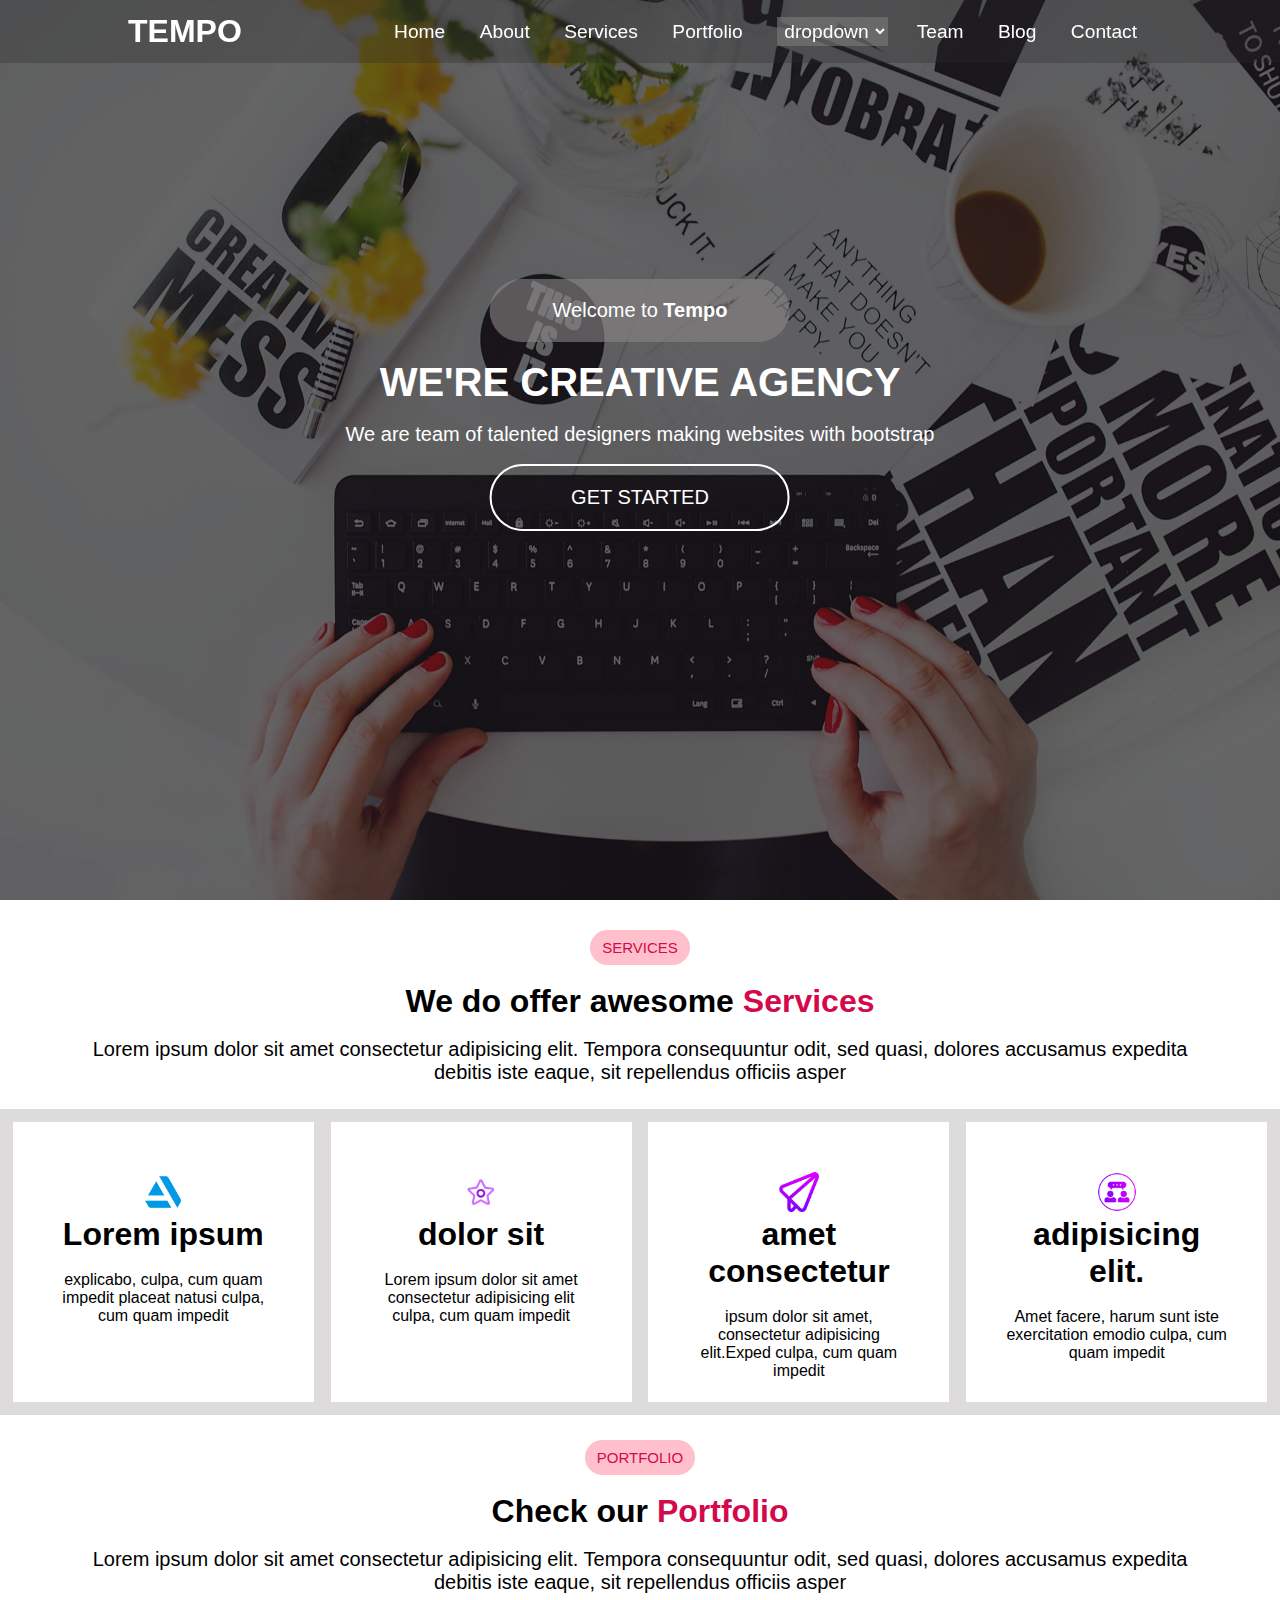
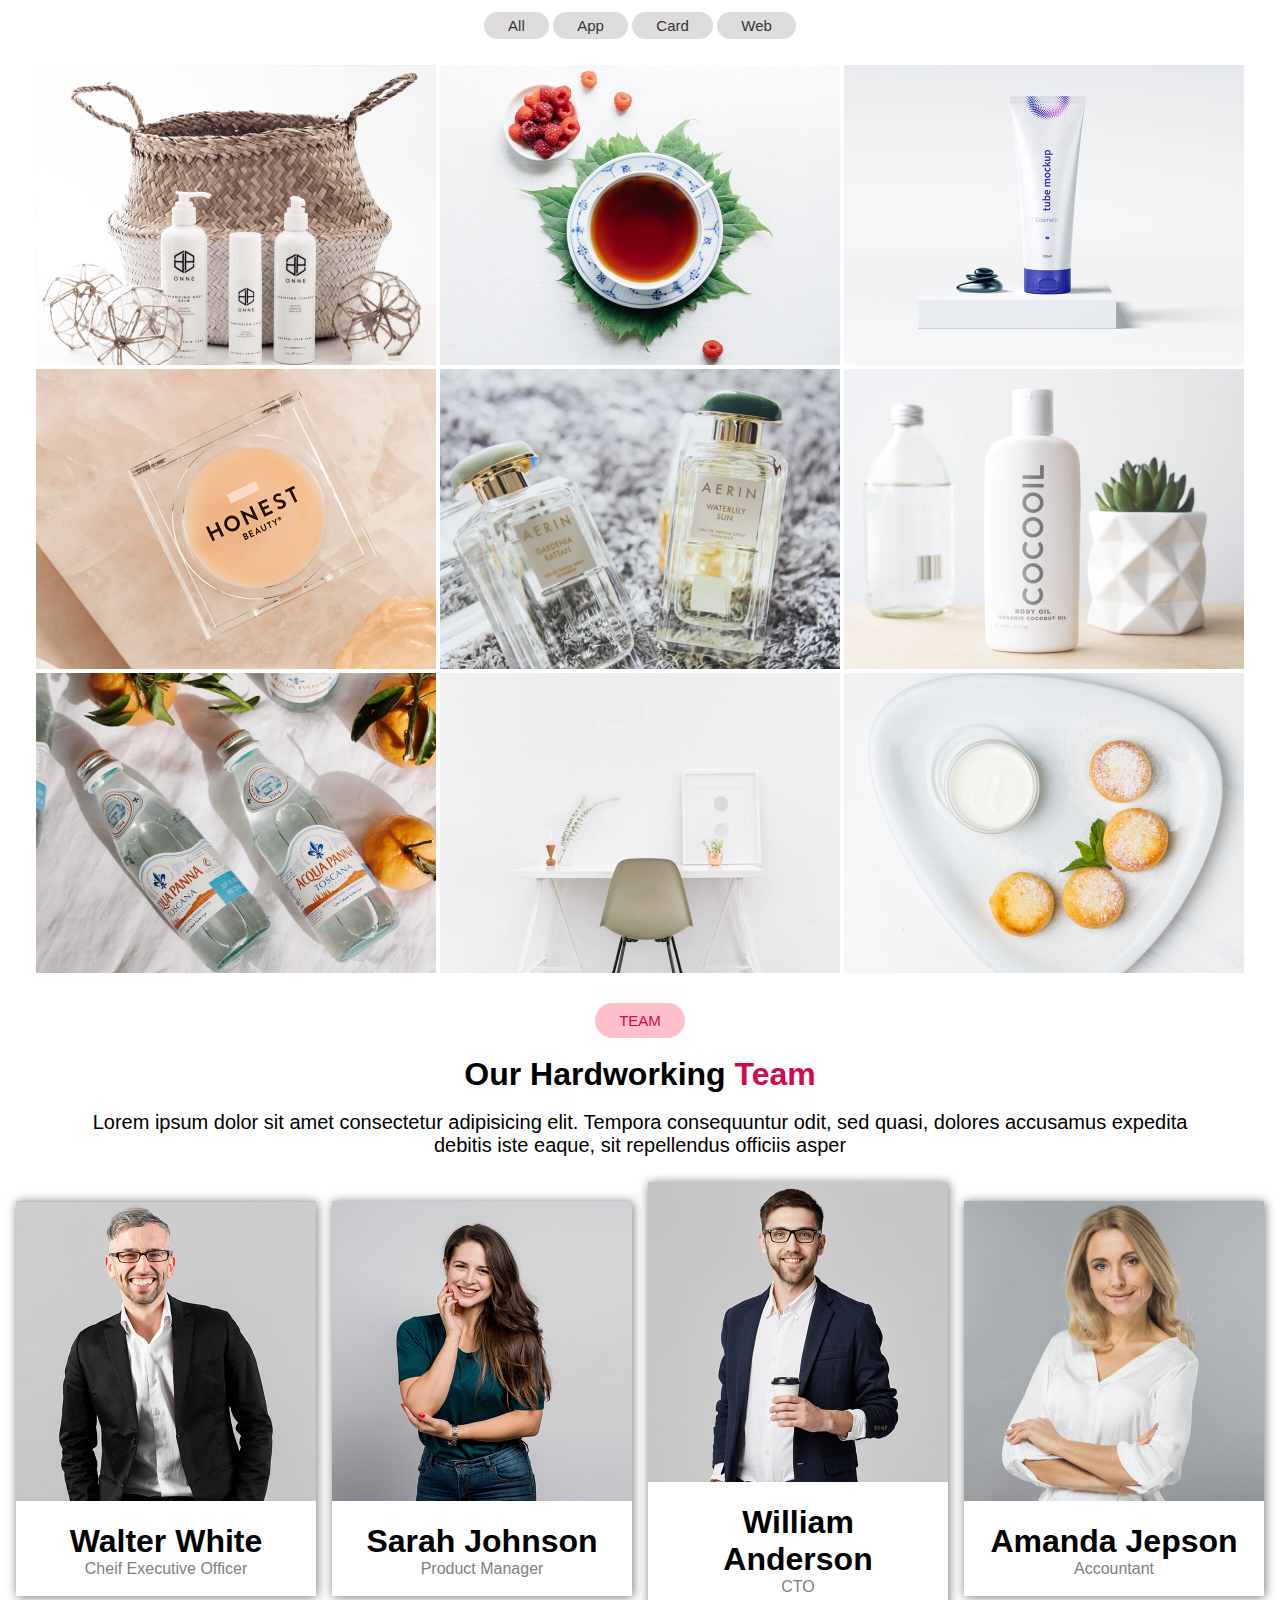
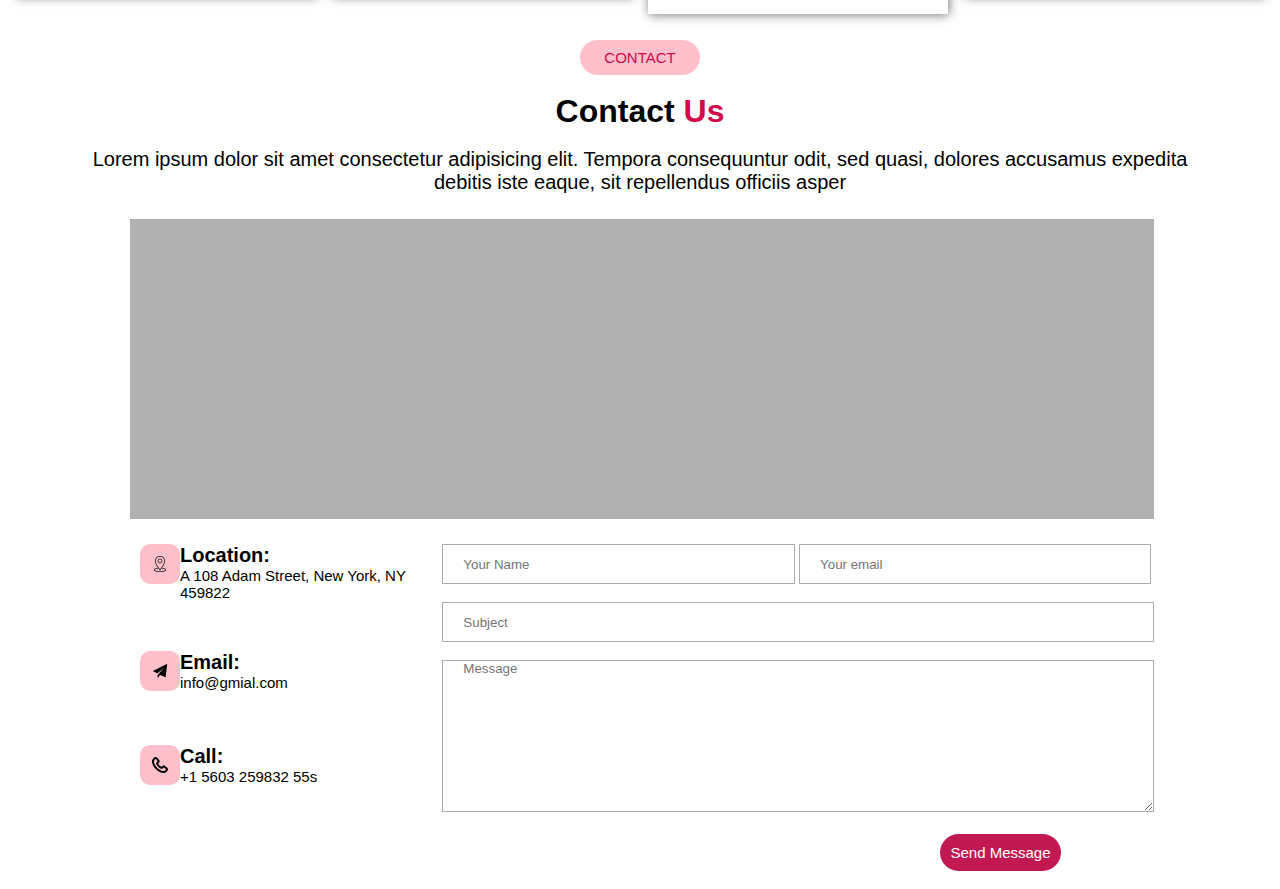
==== index.html @ 0947e630 "index.html" ====
<!DOCTYPE html>
<html lang="en">

<head>
    <meta charset="UTF-8">
    <meta name="viewport" content="width=device-width, initial-scale=1.0">
    <title>TEMPO</title>
    <link rel="stylesheet" href="ademo.css">

</head>

<body>
    <!-- header and navbar -->
    <header class="navheader">
        <div class="navhd">
            <h1>TEMPO</h1>
        </div>
        <nav>
            <ul class="ul">
                <li> <a href="#Home">Home</a></li>
                <li> <a href="#">About</a></li>
                <li> <a href="#section2">Services</a></li>

                <li> <a href="#section3">Portfolio</a></li>
                <li>
                    <select class="drp">
                        <option value=""><a href="#">dropdown</a></option>
                        <option value=""><a href="#">Profile</a></option>
                        <option value=""><a href="#">Projects</a></option>
                        <option value=""><a href="#">Hosting</a></option>
                        <option value=""><a href="#">Spaces</a></option>
                    </select>
                </li>
                <li> <a href="#section4">Team</a></li>
                <li> <a href="#">Blog</a></li>
                <li> <a href="#section5">Contact</a></li>
            </ul>
        </nav>
    </header>
    <main>
        <!-- back ground-image -->
        <div class="bg-img">
            <img src="hero-bg.jpg" alt="error">
        </div>
        <!-- section1 -->
        <section id="section1">
            <div class="title">
                <div>
                    <p class="btn" id="Home">Welcome to <b>Tempo</b></p>
                </div>
                <br>
                <div>
                    <h1>WE'RE CREATIVE AGENCY</h1>
                </div>
                <br>
                <div>
                    <p>We are team of talented designers making websites with bootstrap</p>
                </div><br>
                <div><button type="submit">GET STARTED</button></div>
            </div>
        </section>
        <!-- section2 -->
        <section id="section2">
            <div class="servicepart">
                <div>
                    <button> SERVICES</button>
                </div><br>
                <div>
                    <h1>We do offer awesome <b>Services</b></h1>
                </div><br>
                <div>
                    <p>Lorem ipsum dolor sit amet consectetur adipisicing elit. Tempora consequuntur odit, sed quasi,
                        dolores accusamus expedita debitis iste eaque, sit repellendus officiis asper</p>
                </div>
            </div>
            <!-- section2 4 boxes -->
            <div class="serviceflex">
                <div id="box1">
                    <img src="a1.png" alt="icon">
                    <h1>Lorem ipsum </h1>
                    <br>
                    <p>explicabo, culpa, cum quam impedit placeat natusi culpa, cum quam impedit</p>

                </div>
                <div id="box2">
                    <img src="a2.png" alt="icon">
                    <h1>dolor sit</h1><br>
                    <p>Lorem ipsum dolor sit amet consectetur adipisicing elit culpa, cum quam impedit</p>

                </div>
                <div id="box3">
                    <img src="a3.png" alt="icon">
                    <h1>amet consectetur</h1><br>
                    <p>ipsum dolor sit amet, consectetur adipisicing elit.Exped culpa, cum quam impedit</p>

                </div>
                <div id="box4">
                    <img src="a4.png" alt="icon">
                    <h1>adipisicing elit.</h1><br>
                    <p>Amet facere, harum sunt iste exercitation emodio culpa, cum quam impedit </p>

                </div>
            </div>
        </section>
        <!-- section3 -->
        <section id="section3">
            <div class="portfolio">
                <div class="portfoliobutton">
                    <button> PORTFOLIO</button>
                </div><br>
                <div>
                    <h1>Check our <b>Portfolio</b></h1>
                </div><br>
                <div>
                    <p>Lorem ipsum dolor sit amet consectetur adipisicing elit. Tempora consequuntur odit, sed quasi,
                        dolores accusamus expedita debitis iste eaque, sit repellendus officiis asper</p>
                </div>
                <br>
                <div class="portfolio_a">
                    <a href=""><button>All</button></a>
                    <a href=""><button>App</button></a>
                    <a href=""><button>Card</button></a>
                    <a href=""><button>Web</button></a>
                </div>
            </div>
            <div class="portfimg">
                <div>
                    <img src="portfolio-1.jpg" alt="pic">
                    <img src="portfolio-2.jpg" alt="pic">
                    <img src="portfolio-3.jpg" alt="pic">

                </div>
                <div>
                    <img src="portfolio-4.jpg" alt="pic">
                    <img src="portfolio-5.jpg" alt="pic">
                    <img src="portfolio-6.jpg" alt="pic">
                </div>
                <div>
                    <img src="portfolio-7.jpg" alt="pic">
                    <img src="portfolio-8.jpg" alt="pic">
                    <img src="portfolio-9.jpg" alt="pic">
                </div>
            </div>
        </section>
        <!-- section4 -->
        <section id="section4">
            <div class="teamtext">
                <div>
                    <button> TEAM</button>
                </div><br>
                <div>
                    <h1>Our Hardworking <b>Team</b></h1>
                </div><br>
                <div>
                    <p>Lorem ipsum dolor sit amet consectetur adipisicing elit. Tempora consequuntur odit, sed quasi,
                        dolores accusamus expedita debitis iste eaque, sit repellendus officiis asper</p>
                </div>
            </div>
            <!-- section4 4 team member -->
            <div class="members">
                <div class="t1">
                    <div>
                        <img src="team-1.jpg" alt="team">
                    </div>
                    <div id="t2">
                        <h1>Walter White</h1>
                        <p>Cheif Executive Officer</p>
                    </div>
                </div>
                <div class="t1">
                    <div>
                        <img src="team-2.jpg" alt="team">
                    </div>
                    <div id="t2">
                        <h1>Sarah Johnson</h1>
                        <p>Product Manager</p>
                    </div>
                </div>
                <div class="t1">
                    <div>
                        <img src="team-3.jpg" alt="team">
                    </div>
                    <div id="t2">
                        <h1>William Anderson</h1>
                        <p>CTO</p>
                    </div>
                </div>
                <div class="t1">
                    <div>
                        <img src="team-4.jpg" alt="team">
                    </div>
                    <div id="t2">
                        <h1>Amanda Jepson</h1>
                        <p>Accountant</p>
                    </div>
                </div>
            </div>
        </section>
        <!-- section5 -->
        <section id="section5">
            <div class="contactus">
                <div>
                    <button>CONTACT</button>
                </div><br>
                <div>
                    <h1>Contact <b>Us</b></h1>
                </div><br>
                <div>
                    <p>Lorem ipsum dolor sit amet consectetur adipisicing elit. Tempora consequuntur odit, sed quasi,
                        dolores accusamus expedita debitis iste eaque, sit repellendus officiis asper</p>
                </div>
            </div>
            <div class="loc"></div>
            <!-- section5 form description -->
            <div class="footer">
                <div class="details">
                    <div class="l">
                        <div><img src="loca.png" alt=""></div>
                        <div>
                            <h3> Location:</h3>
                            <p>A 108 Adam Street, New York, NY 459822</p>
                        </div>
                    </div>
                    <br>
                    <div class="l">
                        <div><img src="em.png" alt=""></div>
                        <div>
                            <h3>Email:</h3>
                            <p>info@gmial.com</p>
                        </div>
                    </div>
                    <br>
                    <div class="l">
                        <div><img src="cal.png" alt=""></div>
                        <div>
                            <h3>Call:</h3>
                            <p>+1 5603 259832 55s</p>
                        </div>
                    </div>
                </div>
                <div class="form">
                    <input type="text" name="" id="nm" placeholder="Your Name">
                    <input type="email" name="" id="em" placeholder="Your email"><br><br>
                    <input type="text" name="" id="sb" placeholder="Subject"><br><br>
                    <textarea name="" id="msg" cols="100" rows="10" placeholder="Message"></textarea><br><br>
                    <button type="submit">Send Message</button><br><br>


                </div>

        </section>
    </main>
</body>

</html>
---- ademo.css ----
* {
    font-family:  sans-serif;
    margin: 0px;
    padding: 0px;
    box-sizing: border-box
}

/* header and navbar */
header {
    width: 100%;
    display: flex;
    justify-content: space-between;
    align-items: center;
    background-color: rgba(44, 43, 43, 0.3);
    position: fixed;
    color: white;
    padding: 1% 10%;
}


.navheader {
    z-index: 2;
}

nav h1 {
    font-size: 30px;
}

nav li {
    padding: 0% 15px;
    display: inline-block;
    list-style: none;
}

nav li a {
    text-decoration: none;
    color: white;
    font-size: larger;
}

nav li a:active {
    border-bottom: red;

}

nav li a:hover {
    color: red;
}
.drp{
    padding: 3%;
    box-shadow: none;
    border:none;
    color: white;
    font-size: larger;
    background-color:rgba(124, 124, 124, 0.6);
}

/* back ground-image */
.bg-img img {
    width: 100%;
    height: 100vh;
    background-position: bottom;
    background-size: cover;
    filter: brightness(40%);
}

/* section1  */
.title {
    display: flex;
    flex-direction: column;
    text-align: center;
    align-items: center;
    color: white;
    position: absolute;
    top: 45%;
    left: 50%;
    transform: translate(-50%, -50%);
}

.btn {
    background-color: rgba(136, 134, 134, 0.6);
    font-size: 20px;
    color: white;
    border-radius: 40px;
    padding: 20px;
    width: 300px;
}

.title button {
    background-color: transparent;
    font-size: 20px;
    color: white;
    border: 2px solid white;
    border-radius: 40px;
    padding: 20px;
    width: 300px;
}

.title h1 {
    font-size: 40px;
}

.title p {
    font-size: 20px;
}

.title button:hover {
    color: red;
}

/* section2 */
.servicepart {
    display: flex;
    flex-direction: column;
    text-align: center;
    align-items: center;
    padding: 2% 6%;
}

.servicepart button {
    background-color: pink;
    border: none;
    color: rgb(211, 9, 76);
    border-radius: 20px;
    padding: 9px 12px;
    font-size: 15px;
}

.servicepart button:hover {
    color: red;
    background-color: antiquewhite;
}

.servicepart b {
    color: rgb(211, 9, 76);
}

.servicepart p {
    font-size: 20px;
}

/* section2 4 boxes */
.serviceflex {
    display: flex;
    justify-content: space-between;
    align-items: center;
    text-align: center;
    padding: 1% 1%;
    background-color: rgb(221, 219, 219);
}

#box1,
#box2,
#box3,
#box4 {
    background-color: white;
    padding: 4% 3%;
    height: 280px;
    width: 24%;
}

/* icons */
#box1 img,
#box2 img,
#box3 img,
#box4 img {
    height: 40px;
    width: 40px;
}

/* section3  */
/* portfolio text */
.portfolio {
    display: flex;
    flex-direction: column;
    justify-content: center;
    text-align: center;
    align-items: center;
    padding: 2% 6%;
}

.portfoliobutton button {
    background-color: pink;
    border: none;
    color: rgb(211, 9, 76);
    border-radius: 20px;
    padding: 9px 12px;
    font-size: 15px;
}

.portfoliobutton button:hover {
    color: red;
    background-color: antiquewhite;
}

.portfolio b {
    color: rgb(211, 9, 76);
}

.portfolio p {
    font-size: 20px;
}

.portfolio_a button {
    background-color: rgb(221, 219, 219);
    border: none;
    color: rgb(54, 54, 54);
    border-radius: 20px;
    padding: 5px 24px;
    font-size: 15px;
}

.portfolio_a button:hover {
    color: red;
    background-color: antiquewhite;
}

/* portfolio images */
.portfimg {
    display: block;
    display: flex;
    flex-flow: wrap;
    align-items: center;
    justify-content: space-evenly;
}

.portfimg img {
    height: 300px;
    width: 400px;
}

/* section4 */
.teamtext {
    display: flex;
    flex-direction: column;
    text-align: center;
    align-items: center;
    padding: 2% 6%;
}

.teamtext button {
    background-color: pink;
    border: none;
    color: rgb(211, 9, 76);
    border-radius: 20px;
    padding: 9px 24px;
    font-size: 15px;
}

.teamtext button:hover {
    color: red;
    background-color: antiquewhite;
}

.teamtext b {
    color: rgb(211, 9, 76);
}

.teamtext p {
    font-size: 20px;
}

/* section4 4 team member */
.members {
    display: flex;
    justify-content: space-evenly;
    align-items: center;
}

.members img {
    height: 300px;
    width: auto;
}

.t1 {
    box-shadow: 1px 1px 10px rgb(119, 119, 119);
    background-color: rgb(255, 255, 255);
    text-align: center;

}

.t1:hover {
    border: 1px solid gray;
}

#t2 {
    padding: 6%;
}

#t2 p {
    color: gray;
}

/* section5  */
.contactus {
    display: flex;
    flex-direction: column;
    text-align: center;
    align-items: center;
    padding: 2% 6%;
}

.contactus button {
    background-color: pink;
    border: none;
    color: rgb(211, 9, 76);
    border-radius: 20px;
    padding: 9px 24px;
    font-size: 15px;
}

.contactus button:hover {
    color: red;
    background-color: antiquewhite;
}

.contactus b {
    color: rgb(211, 9, 76);
}

.contactus p {
    font-size: 20px;
}

/* section5 form description */
.loc {

    height: 300px;
    width: 80%;
    margin-left: 130px;
    background-color: rgb(177, 177, 177);
}

.footer {
    display: flex;
    justify-content: space-between;
    align-items: center;
    height: 370px;
    width: 80%;
    margin-left: 130px;

}

.details {
    height: 370px;
    width: 30%;
}

.details img {
    height: 40px;
    width: 40px;
    background-color: pink;
    border: none;
    padding: 12px;
    border-radius: 10px;
}

.details h3 {
    font-size: 20px;
}

.details p {
    font-size: 15px;
}

.l {
    display: inline-flex;
    padding: 25px 10px;
}

.form {
    padding: 25px 0px;
    height: 370px;
    width: 69.5%;
}

#nm,
#em {
    height: 40px;
    width: 49.5%;
    padding: 0px 20px;
    border:1px solid rgb(173, 171, 171);
}

#sb{
    padding: 0px 20px;
    border:1px solid rgb(173, 171, 171);
    height: 40px;
    width: 100%;
}
#msg {
    padding: 0px 20px;
    border:1px solid rgb(173, 171, 171);

    width: 100%;
}
.form button{
    margin-left:70%;
    background-color: rgb(194, 25, 82);
    color: white;
    font-size: 15px;
    border: none;
    border-radius:30px ;
    padding: 10px;
}
.form button:hover{
    background-color:pink;
    color:rgb(238, 7, 84) ;
}
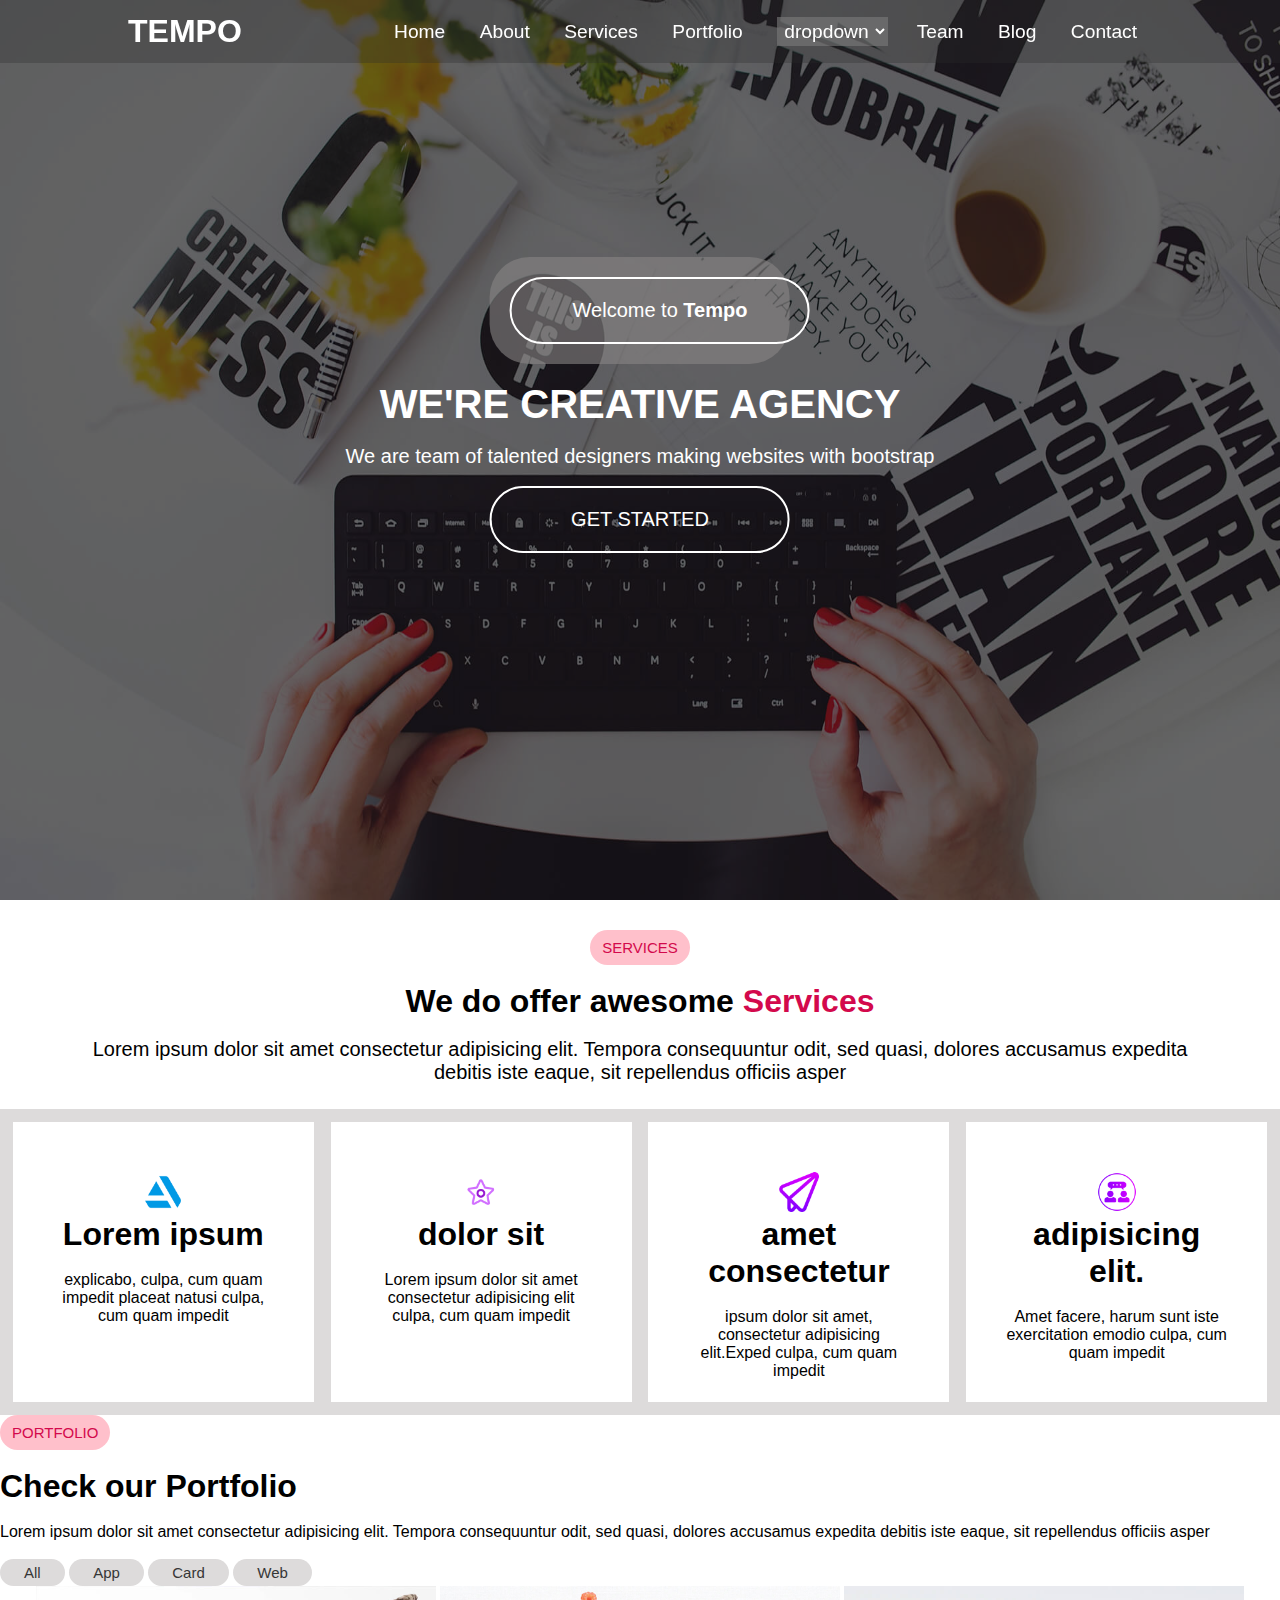
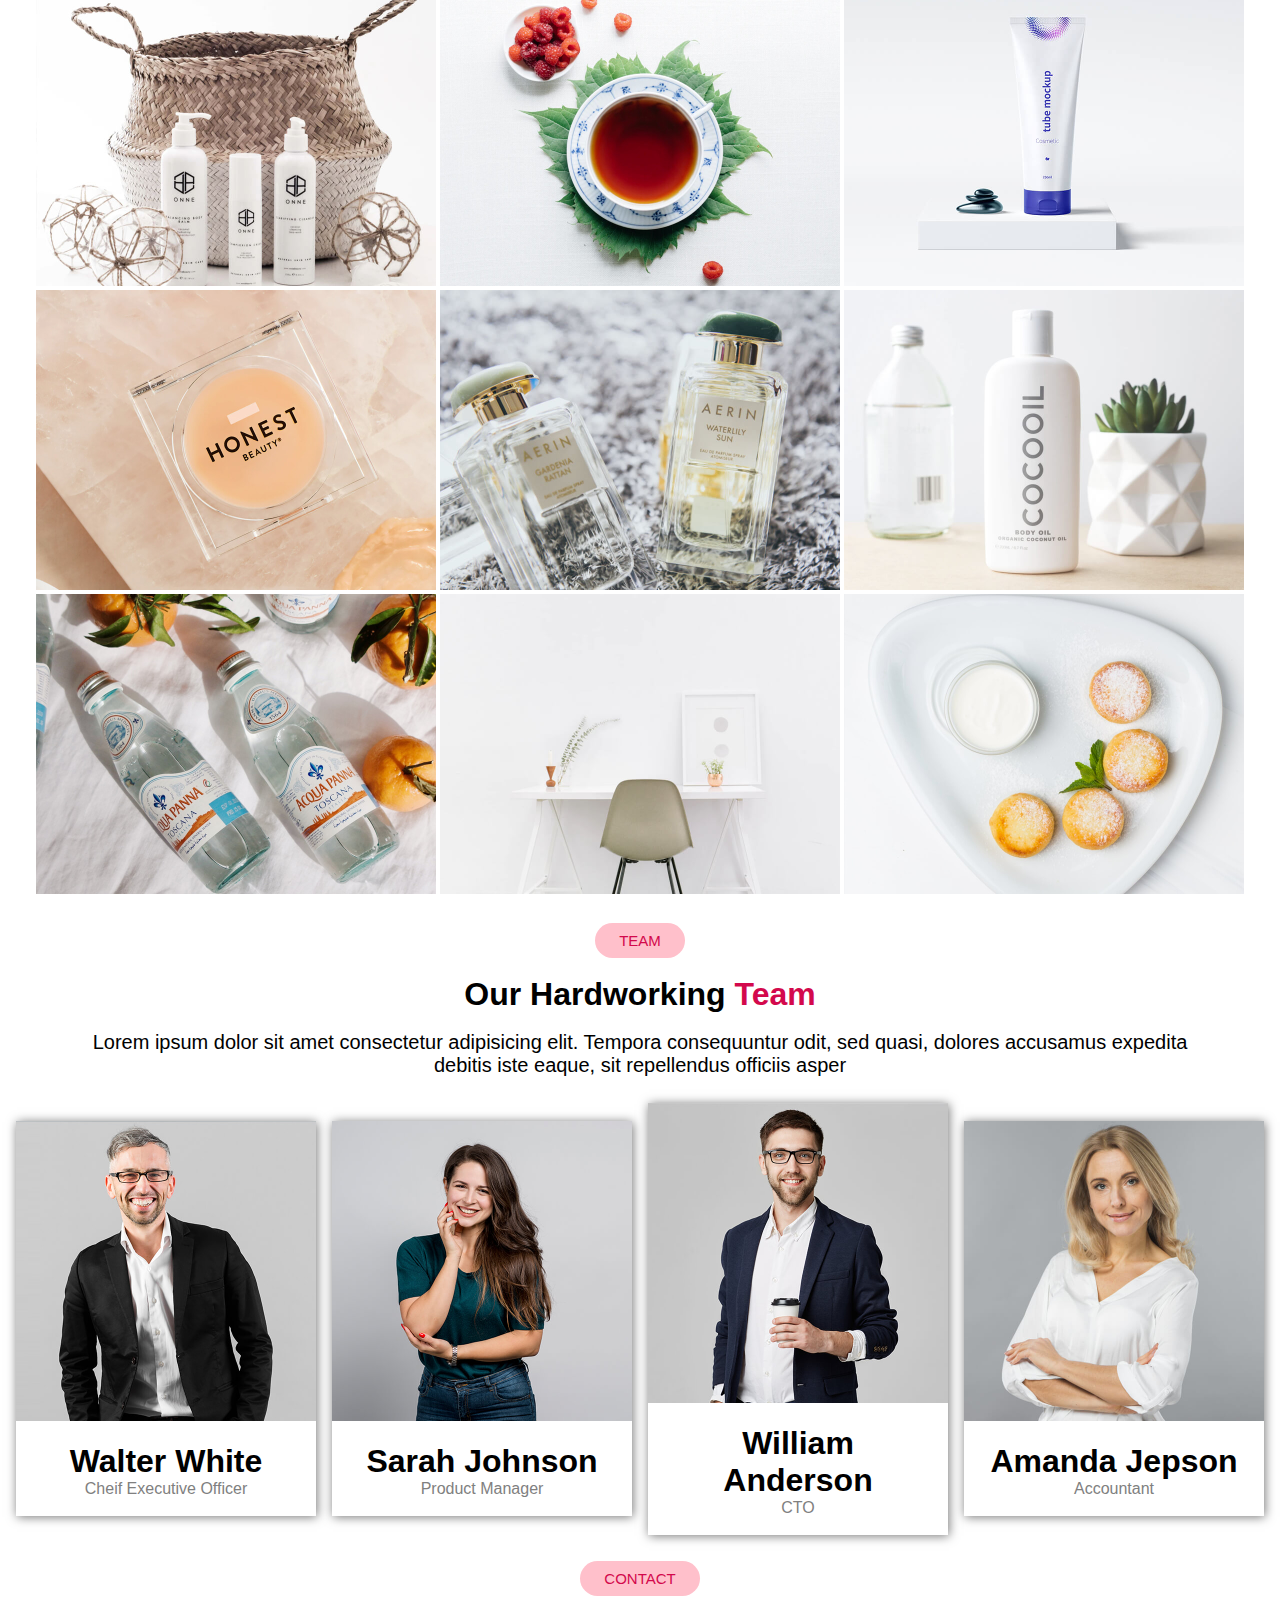
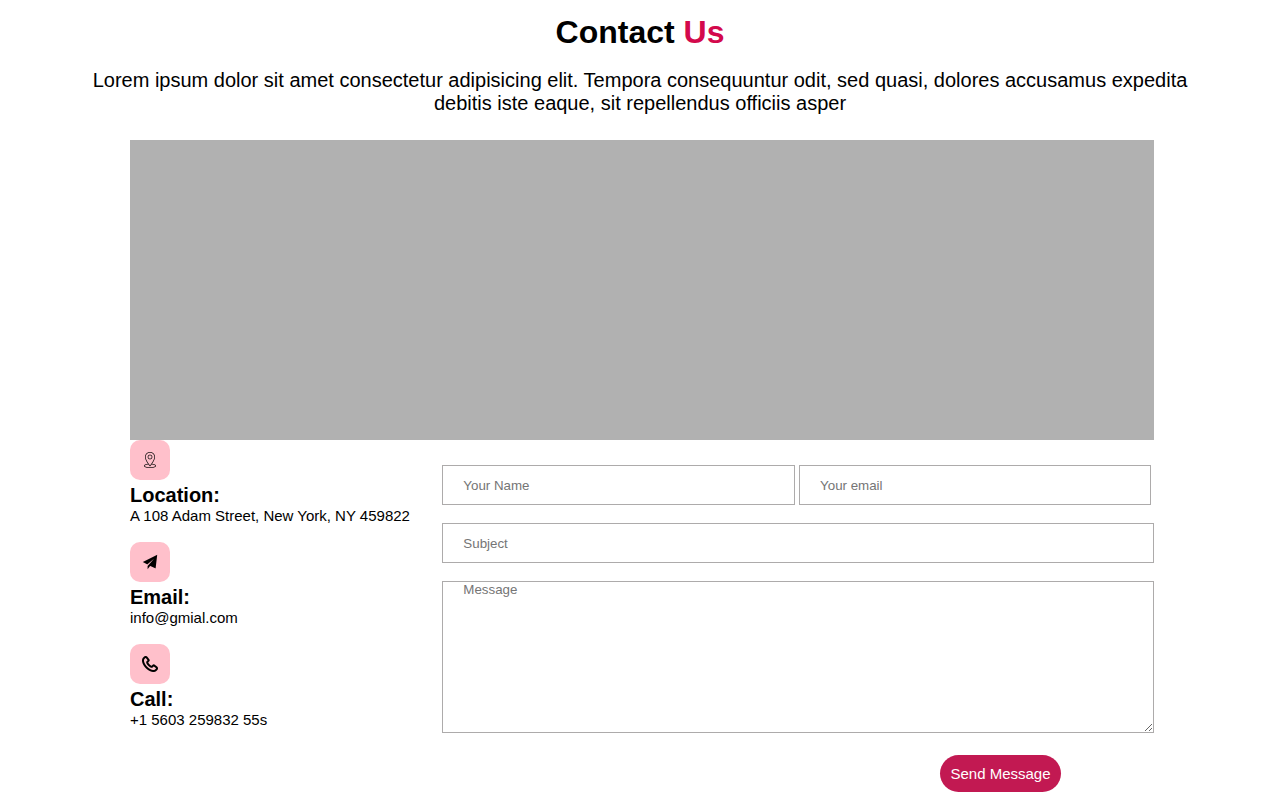
==== commit 36e77455: "index.html" ====
--- a/index.html
+++ b/index.html
@@ -45,9 +45,7 @@
         <!-- section1 -->
         <section id="section1">
             <div class="title">
-                <div>
-                    <p class="btn" id="Home">Welcome to <b>Tempo</b></p>
-                </div>
+                <div class="btn" id="Home"><button>Welcome to <b>Tempo</b></button></div>
                 <br>
                 <div>
                     <h1>WE'RE CREATIVE AGENCY</h1>
@@ -55,8 +53,9 @@
                 <br>
                 <div>
                     <p>We are team of talented designers making websites with bootstrap</p>
-                </div><br>
-                <div><button type="submit">GET STARTED</button></div>
+                </div>
+                <br>
+                <div class="get"><button type="submit">GET STARTED</button></div>
             </div>
         </section>
         <!-- section2 -->
@@ -104,7 +103,7 @@
         </section>
         <!-- section3 -->
         <section id="section3">
-            <div class="portfolio">
+            <div class="portfoliotext">
                 <div class="portfoliobutton">
                     <button> PORTFOLIO</button>
                 </div><br>
@@ -210,29 +209,30 @@
                         dolores accusamus expedita debitis iste eaque, sit repellendus officiis asper</p>
                 </div>
             </div>
-            <div class="loc"></div>
-            <!-- section5 form description -->
+            <!-- map img by div -->
+            <div class="loc"></div> <!-- for map placement -->
+            <!-- section5 form and description -->
             <div class="footer">
                 <div class="details">
-                    <div class="l">
+                    <div class="left3">
                         <div><img src="loca.png" alt=""></div>
-                        <div>
+                        <div class="tx3">
                             <h3> Location:</h3>
                             <p>A 108 Adam Street, New York, NY 459822</p>
                         </div>
                     </div>
                     <br>
-                    <div class="l">
+                    <div class="left3">
                         <div><img src="em.png" alt=""></div>
-                        <div>
+                        <div class="tx3">
                             <h3>Email:</h3>
                             <p>info@gmial.com</p>
                         </div>
                     </div>
                     <br>
-                    <div class="l">
+                    <div class="left3">
                         <div><img src="cal.png" alt=""></div>
-                        <div>
+                        <div class="tx3">
                             <h3>Call:</h3>
                             <p>+1 5603 259832 55s</p>
                         </div>
@@ -244,10 +244,8 @@
                     <input type="text" name="" id="sb" placeholder="Subject"><br><br>
                     <textarea name="" id="msg" cols="100" rows="10" placeholder="Message"></textarea><br><br>
                     <button type="submit">Send Message</button><br><br>
-
-
-                </div>
-
+                </div>
+            </div>
         </section>
     </main>
 </body>
